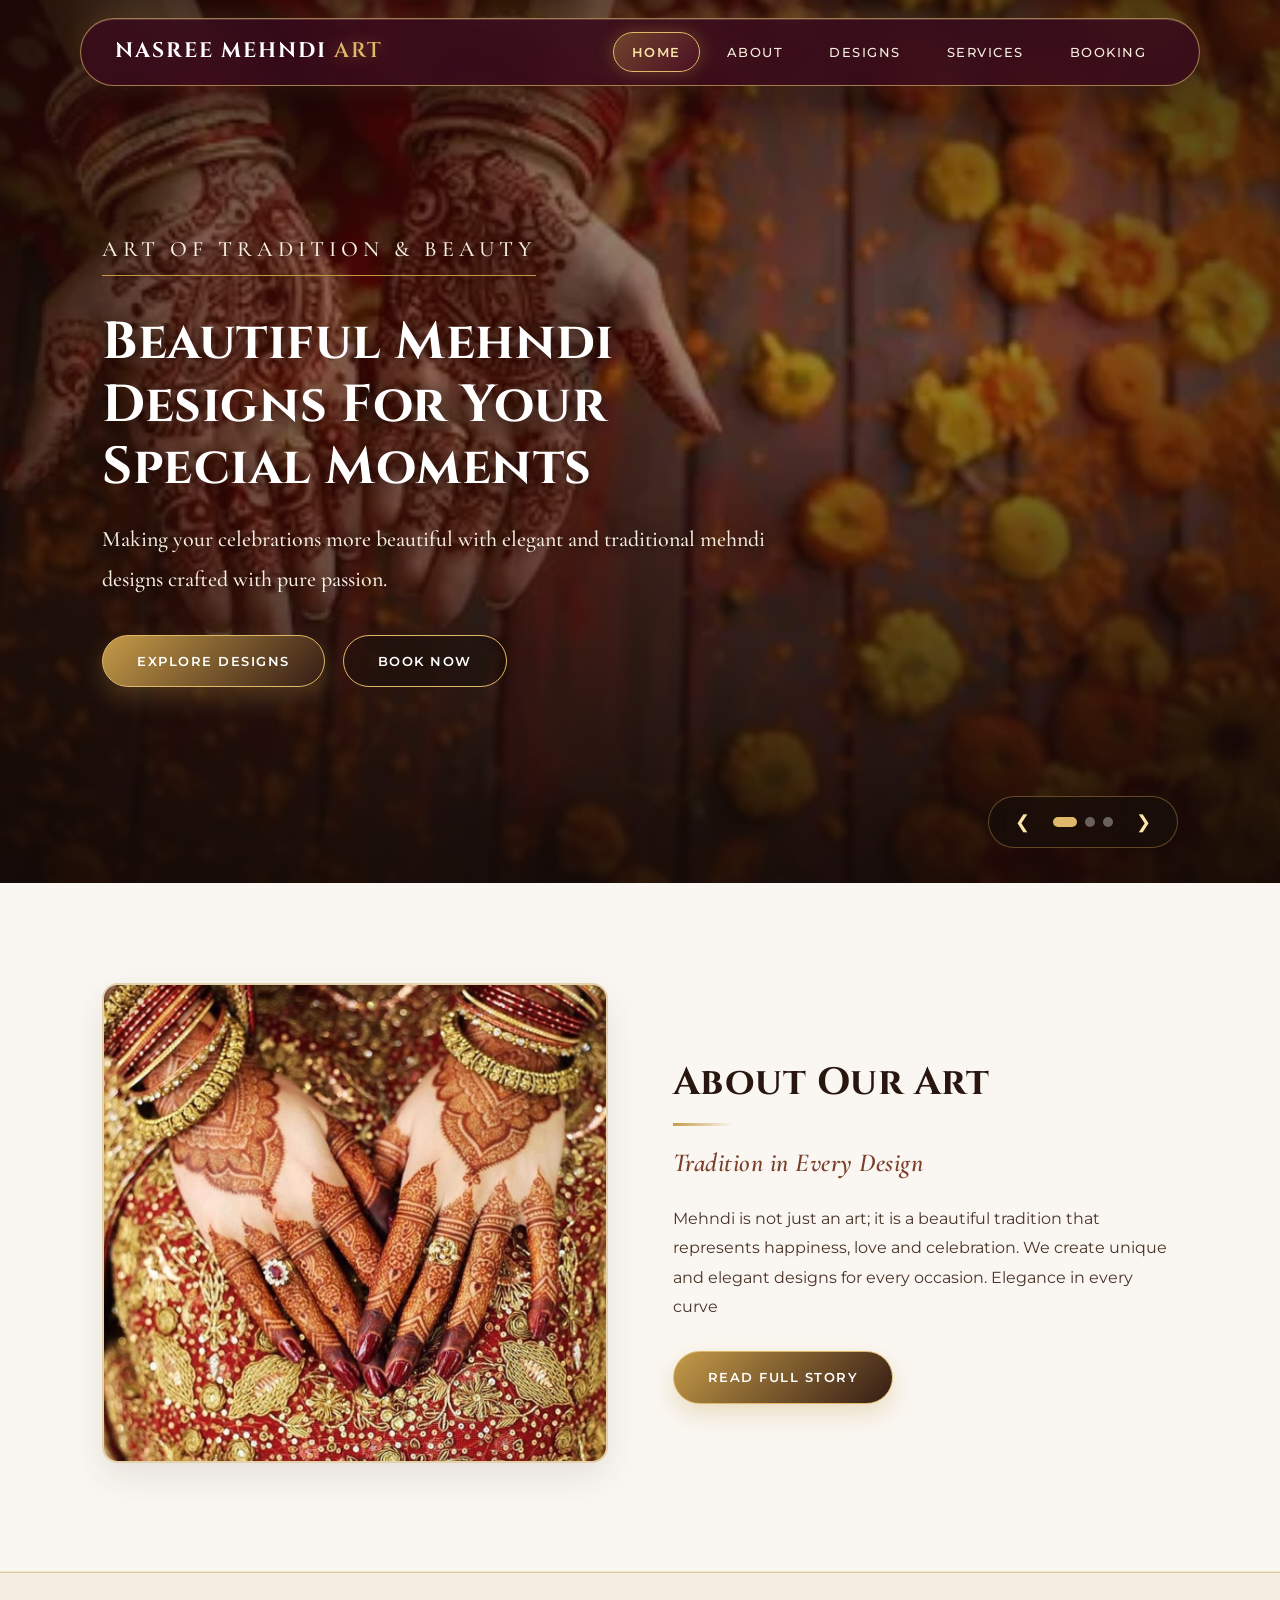
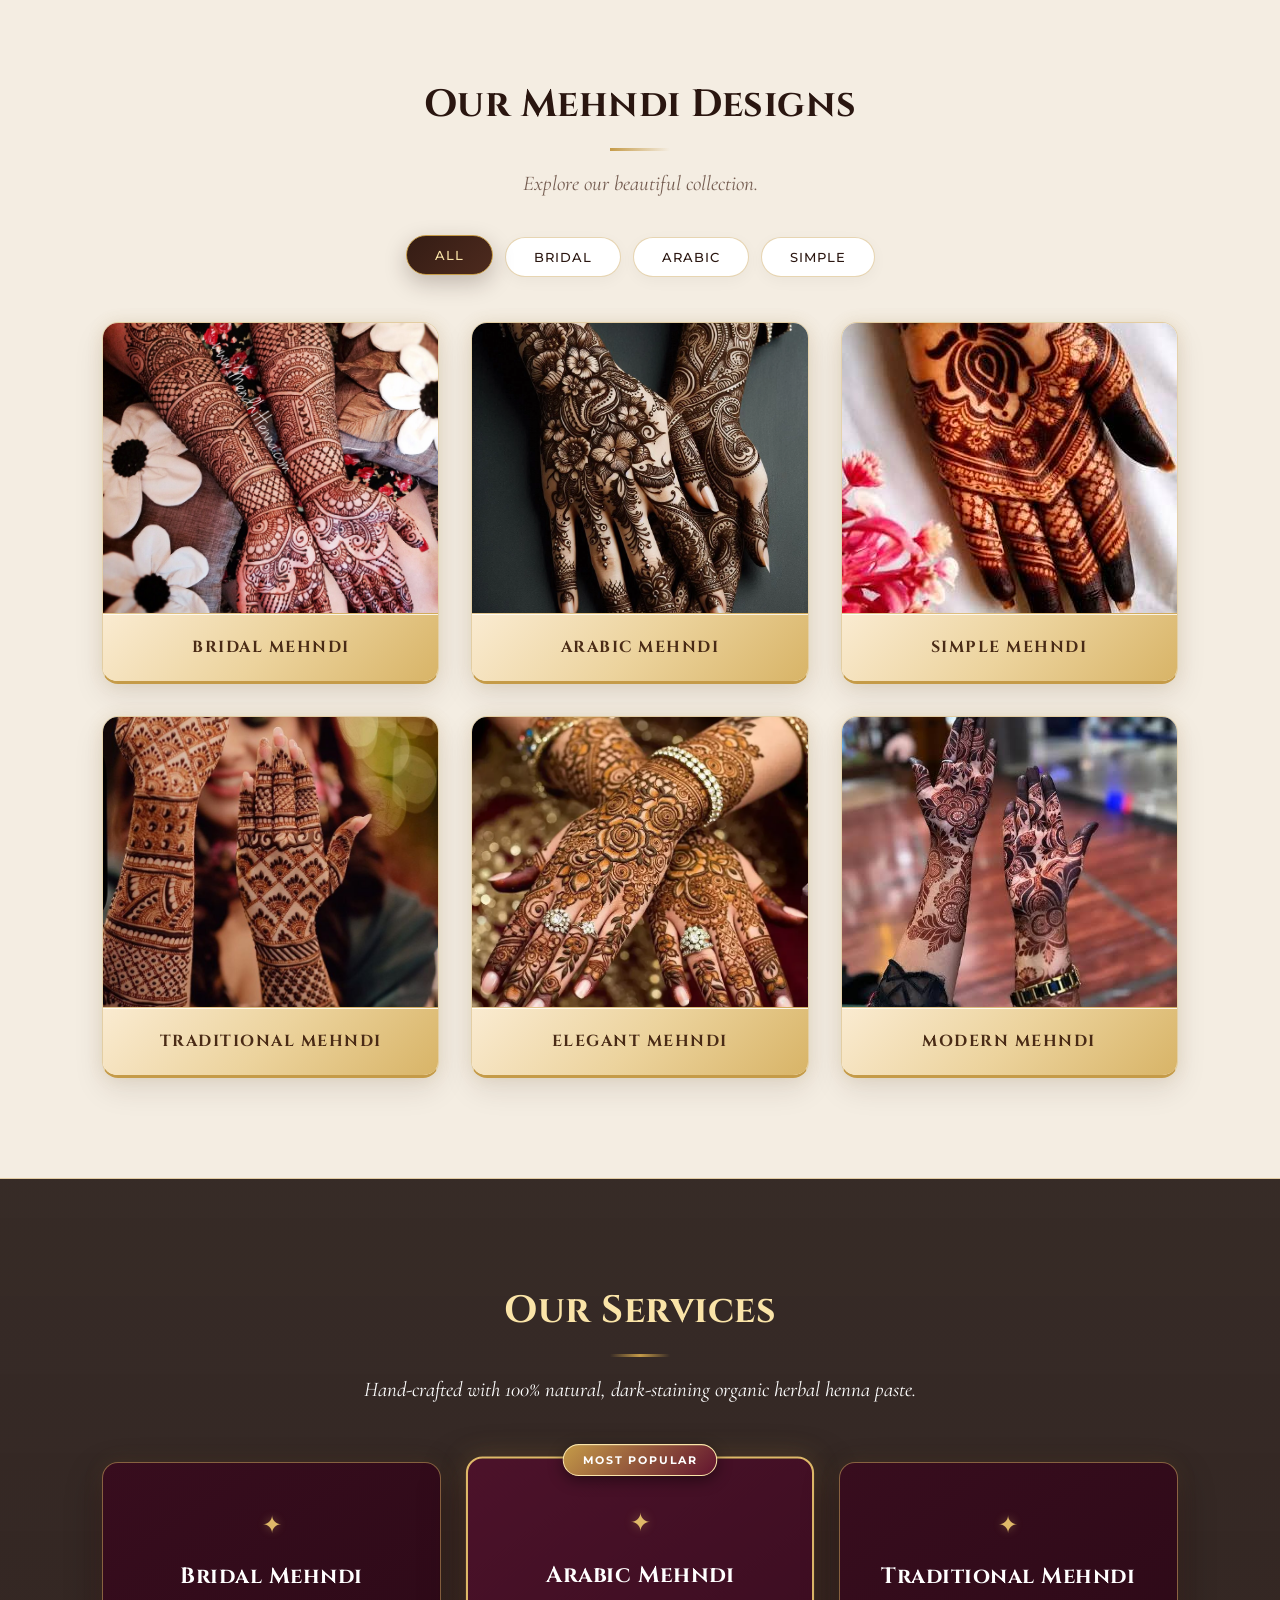
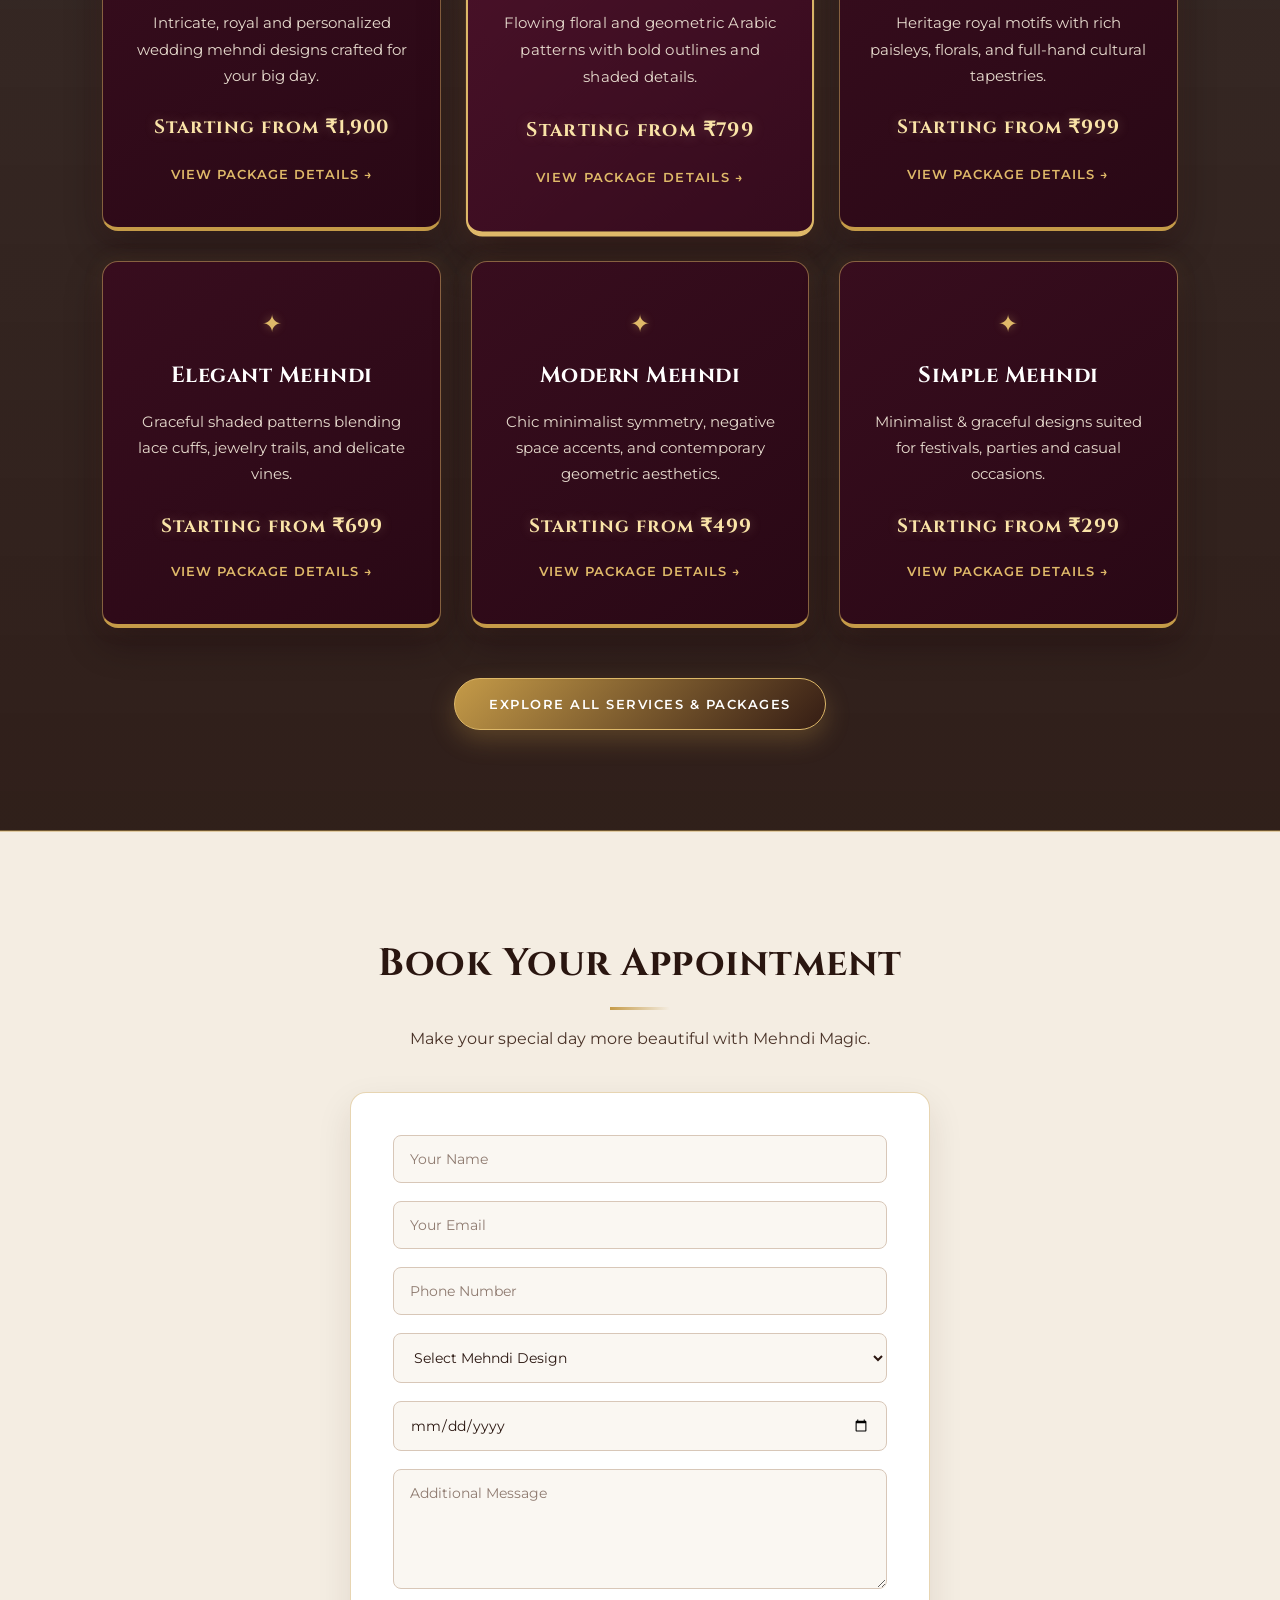
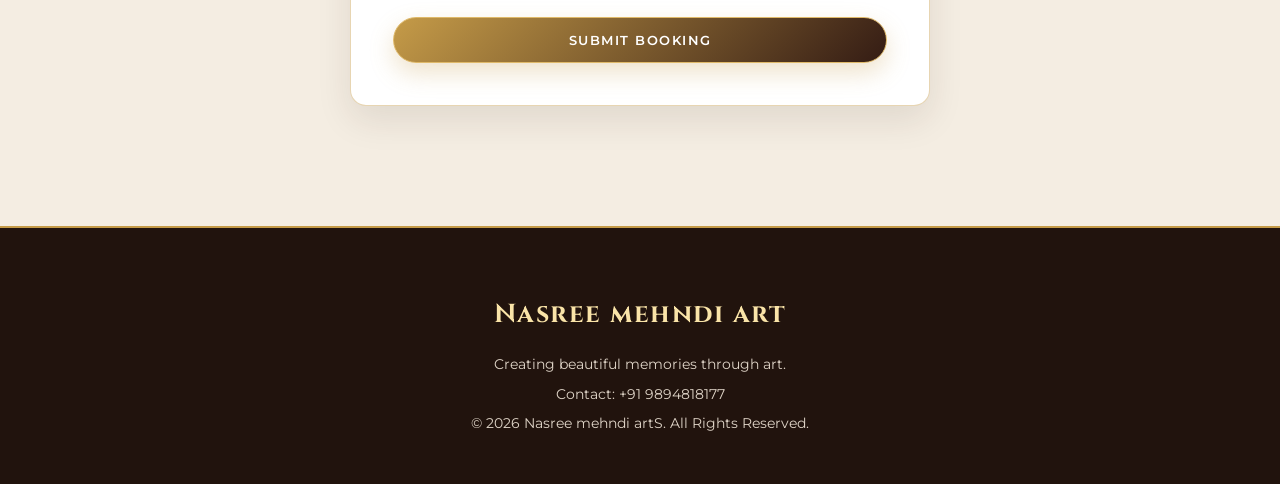
==== index.html @ 93a28c0e "Initial commit - Mehndi Website" ====
﻿
<!DOCTYPE html>
<html lang="en">
<head>
    <meta charset="UTF-8">
    <meta name="viewport" content="width=device-width, initial-scale=1.0">
    <title>Nasree mehndi art | Beautiful Mehndi Designs</title>
    <link rel="stylesheet" href="style.css">
    <link rel="preconnect" href="https://fonts.googleapis.com">
    <link rel="preconnect" href="https://fonts.gstatic.com" crossorigin>
    <link href="https://fonts.googleapis.com/css2?family=Cinzel:wght@500;600;700;800&family=Cormorant+Garamond:ital,wght@0,500;0,600;0,700;1,400;1,600&family=Montserrat:wght@300;400;500;600&display=swap" rel="stylesheet">
</head>

<body>

    <!-- Navigation -->
    <header>
        <nav class="navbar">
            <h2 class="logo"><a href="index.html" style="text-decoration:none; color:inherit;">Nasree mehndi <span> Art</span></a></h2>

            <ul class="nav-links" id="navLinks">
                <li><a href="index.html" class="active">Home</a></li>
                <li><a href="about.html">About</a></li>
                <li><a href="design.html">Designs</a></li>
                <li><a href="services.html">Services</a></li>
                <li><a href="booking.html">Booking</a></li>
            </ul>

            <button class="menu-btn" onclick="toggleMenu()">☰</button>
        </nav>
    </header>

    <!-- Home Section -->
    <section class="hero" id="home">
        <div class="hero-slider">
            <div class="hero-slide active" style="background-image: linear-gradient(rgba(20, 10, 8, 0.35), rgba(20, 10, 8, 0.55)), url('./assests/mehndi11.webp');"></div>
            <div class="hero-slide" style="background-image: linear-gradient(rgba(20, 10, 8, 0.35), rgba(20, 10, 8, 0.55)), url('./assests/mehndi12.webp');"></div>
    
            <div class="hero-slide" style="background-image: linear-gradient(rgba(20, 10, 8, 0.35), rgba(20, 10, 8, 0.55)), url('./assests/hero_4k_04.jpg');"></div>
        </div>

        <div class="hero-content">
            <p class="subtitle">ART OF TRADITION & BEAUTY</p>
            <h1>Beautiful Mehndi Designs For Your Special Moments</h1>
            <p>Making your celebrations more beautiful with elegant
               and traditional mehndi designs crafted with pure passion.</p>

            <div class="hero-actions">
                <a href="design.html" class="btn">Explore Designs</a>
                <a href="booking.html" class="btn btn-outline">Book Now</a>
            </div>
        </div>

        <div class="hero-slider-nav">
            <button class="slider-arrow prev" id="heroPrev" aria-label="Previous Slide">&#10094;</button>
            <div class="slider-dots" id="heroDots">
                <span class="dot active" data-index="0"></span>
                <span class="dot" data-index="1"></span>
                <span class="dot" data-index="2"></span>
               
            </div>
            <button class="slider-arrow next" id="heroNext" aria-label="Next Slide">&#10095;</button>
        </div>
    </section>

    <!-- About Section -->
    <section class="about" id="about">
        <div class="about-image">
            <img src="./assests/mehndi10.jpg"
                 alt="Luxury bridal celebration mehndi">
        </div>

        <div class="about-content">
            <h2>About Our Art</h2>
            <h3>Tradition in Every Design</h3>
            <p>
                Mehndi is not just an art; it is a beautiful tradition
                that represents happiness, love and celebration.
                We create unique and elegant designs for every occasion.
                Elegance in every curve
            </p>
            <a href="about.html" class="btn">Read Full Story</a>
        </div>
    </section>

    <!-- Designs Section -->
    <section class="designs" id="designs">
        <h2>Our Mehndi Designs</h2>
        <p class="section-text">Explore our beautiful collection.</p>

        <div class="filter-buttons">
            <button class="filter active" data-category="all">All</button>
            <button class="filter" data-category="bridal">Bridal</button>
            <button class="filter" data-category="arabic">Arabic</button>
            <button class="filter" data-category="simple">Simple</button>
        </div>

        <div class="gallery">

            <div class="design-card" data-category="bridal">
                <div class="card-img-wrapper">
                    <img src="./assests/mehndi01.jpg" alt="Bridal design">
                    <div class="card-overlay"><span>View Bridal Art</span></div>
                </div>
                <h3>Bridal Mehndi</h3>
            </div>

            <div class="design-card" data-category="arabic">
                <div class="card-img-wrapper">
                    <img src="./assests/mehndi02.webp" alt="Arabic design">
                    <div class="card-overlay"><span>View Arabic Art</span></div>
                </div>
                <h3>Arabic Mehndi</h3>
            </div>

            <div class="design-card" data-category="simple">
                <div class="card-img-wrapper">
                    <img src="./assests/mehndi08.jfif" alt="Simple design">
                    <div class="card-overlay"><span>View Simple Art</span></div>
                </div>
                <h3>Simple Mehndi</h3>
            </div>

            <div class="design-card" data-category="bridal">
                <div class="card-img-wrapper">
                    <img src="./assests/mehndi03.jpg" alt="Traditional design">
                    <div class="card-overlay"><span>View Traditional Art</span></div>
                </div>
                <h3>Traditional Mehndi</h3>
            </div>

            <div class="design-card" data-category="arabic">
                <div class="card-img-wrapper">
                    <img src="./assests/mehndi06.webp" alt="Elegant design">
                    <div class="card-overlay"><span>View Elegant Art</span></div>
                </div>
                <h3>Elegant Mehndi</h3>
            </div>

            <div class="design-card" data-category="simple">
                <div class="card-img-wrapper">
                    <img src="./assests/mehndi07.jfif" alt="Modern design">
                    <div class="card-overlay"><span>View Modern Art</span></div>
                </div>
                <h3>Modern Mehndi</h3>
            </div>

        </div>
    </section>

    <!-- Services Section -->
    <section class="services" id="services">
        <h2>Our Services</h2>
        <p class="section-text" style="color: var(--ivory-warm); margin-bottom: 20px;">
            Hand-crafted with 100% natural, dark-staining organic herbal henna paste.
        </p>

        <div class="service-container">
            <div class="service-card">
                <div class="service-icon">✦</div>
                <h3>Bridal Mehndi</h3>
                <p>Intricate, royal and personalized wedding mehndi designs crafted for your big day.</p>
                <h4>Starting from ₹1,900</h4>
                <a href="services.html" class="service-link">View Package Details &rarr;</a>
            </div>

            <div class="service-card featured">
                <div class="service-badge">Most Popular</div>
                <div class="service-icon">✦</div>
                <h3>Arabic Mehndi</h3>
                <p>Flowing floral and geometric Arabic patterns with bold outlines and shaded details.</p>
                <h4>Starting from ₹799</h4>
                <a href="services.html" class="service-link">View Package Details &rarr;</a>
            </div>

            <div class="service-card">
                <div class="service-icon">✦</div>
                <h3>Traditional Mehndi</h3>
                <p>Heritage royal motifs with rich paisleys, florals, and full-hand cultural tapestries.</p>
                <h4>Starting from ₹999</h4>
                <a href="services.html" class="service-link">View Package Details &rarr;</a>
            </div>

            <div class="service-card">
                <div class="service-icon">✦</div>
                <h3>Elegant Mehndi</h3>
                <p>Graceful shaded patterns blending lace cuffs, jewelry trails, and delicate vines.</p>
                <h4>Starting from ₹699</h4>
                <a href="services.html" class="service-link">View Package Details &rarr;</a>
            </div>

            <div class="service-card">
                <div class="service-icon">✦</div>
                <h3>Modern Mehndi</h3>
                <p>Chic minimalist symmetry, negative space accents, and contemporary geometric aesthetics.</p>
                <h4>Starting from ₹499</h4>
                <a href="services.html" class="service-link">View Package Details &rarr;</a>
            </div>

            <div class="service-card">
                <div class="service-icon">✦</div>
                <h3>Simple Mehndi</h3>
                <p>Minimalist & graceful designs suited for festivals, parties and casual occasions.</p>
                <h4>Starting from ₹299</h4>
                <a href="services.html" class="service-link">View Package Details &rarr;</a>
            </div>
        </div>

        <div style="margin-top: 50px;">
            <a href="services.html" class="btn">Explore All Services & Packages</a>
        </div>
    </section>

    <!-- Booking Section -->
    <section class="booking" id="booking">
        <h2>Book Your Appointment</h2>
        <p>Make your special day more beautiful with Mehndi Magic.</p>

        <form id="bookingForm">
            <input type="text" id="name" placeholder="Your Name" required>

            <input type="email" id="email" placeholder="Your Email" required>

            <input type="tel" id="phone" placeholder="Phone Number"
                   pattern="[0-9]{10}" title="Enter a 10-digit phone number" required>

            <select id="service" required>
                <option value="">Select Mehndi Design</option>
                <option>Bridal Mehndi (Starting from ₹1,900)</option>
                <option>Arabic Mehndi (Starting from ₹799)</option>
                <option>Traditional Mehndi (Starting from ₹999)</option>
                <option>Elegant Mehndi (Starting from ₹699)</option>
                <option>Modern Mehndi (Starting from ₹499)</option>
                <option>Simple Mehndi (Starting from ₹299)</option>
            </select>

            <input type="date" id="date" required>

            <textarea id="message" placeholder="Additional Message"></textarea>

            <button type="submit" class="btn">Submit Booking</button>
        </form>

        <p id="successMessage"></p>
    </section>

    <!-- Footer -->
    <footer>
        <h2>Nasree mehndi art</h2>
        <p>Creating beautiful memories through art.</p>
        <p>Contact: +91 9894818177</p>
        <p>© 2026 Nasree mehndi artS. All Rights Reserved.</p>
    </footer>

    <script src="script.js"></script>
</body>
</html>
---- style.css ----
/* ==========================================================
   COLOR PALETTE: Luxury Bridal Henna
   Warm Ivory, Champagne Pearl, Deep Chocolate & Antique Gold
   With subtle, delicate Rose-Burgundy hints
   ========================================================== */

:root {
    /* Rich Luxury Bases */
    --bg-ivory-light: #faf7f2;
    --bg-ivory-warm: #f4ede2;
    --bg-ivory-card: #ffffff;
    --bg-champagne: #ede4d5;

    /* Deep Henna Chocolate & Espresso (Primary dark contrast) */
    --henna-espresso: #21130d;
    --henna-chocolate: #341c14;
    --henna-warm: #4d2a1e;
    --henna-terracotta: #7a3e2b;
    --henna-rose: #5c1e28; /* Subtle touch of burgundy without overwhelming */

    /* Typography Colors */
    --text-primary: #2a1610;
    --text-body: #4a3328;
    --text-muted: #745c50;
    --text-light: #fdfbf7;

    /* Royal Champagne Gold */
    --gold-primary: #c59b48;
    --gold-light: #dfb969;
    --gold-shimmer: #fae4a8;
    --gold-dark: #9e7529;
    --gold-glow: rgba(197, 155, 72, 0.28);
    --gold-border: rgba(197, 155, 72, 0.42);

    /* Fonts */
    --font-heading: 'Cinzel', serif;
    --font-subheading: 'Cormorant Garamond', serif;
    --font-body: 'Montserrat', sans-serif;

    /* Shadows & Transitions */
    --shadow-soft: 0 10px 30px rgba(45, 25, 18, 0.08);
    --shadow-card: 0 14px 35px rgba(45, 25, 18, 0.1);
    --shadow-hover: 0 20px 45px rgba(45, 25, 18, 0.18);
    --shadow-gold: 0 10px 25px rgba(197, 155, 72, 0.28);
    --transition-smooth: all 0.4s cubic-bezier(0.25, 0.8, 0.25, 1);
}

* {
    margin: 0;
    padding: 0;
    box-sizing: border-box;
    scroll-behavior: smooth;
}

body {
    font-family: var(--font-body);
    background-color: var(--bg-ivory-light);
    color: var(--text-body);
    line-height: 1.7;
    overflow-x: hidden;
    -webkit-font-smoothing: antialiased;
}

/* Typography Defaults */
h1, h2, h3, h4 {
    font-family: var(--font-heading);
    color: var(--text-primary);
    letter-spacing: 0.5px;
}

p {
    font-family: var(--font-body);
    font-weight: 400;
}

/* ==========================================================
   NAVIGATION - LUXURY FLOATING OVAL CAPSULE (PILL NAVBAR)
   ========================================================== */
header {
    background: transparent;
    position: sticky;
    top: 18px;
    z-index: 1000;
    padding: 0 4%;
    pointer-events: none;
    transition: var(--transition-smooth);
}

.navbar {
    pointer-events: auto;
    display: flex;
    justify-content: space-between;
    align-items: center;
    padding: 13px 34px;
    max-width: 1120px;
    margin: 0 auto;
    background: rgba(58, 12, 28, 0.88); /* Royal Burgundy Glass */
    backdrop-filter: blur(16px);
    -webkit-backdrop-filter: blur(16px);
    border-radius: 60px; /* Luxury oval / pill silhouette */
    border: 1px solid rgba(223, 185, 105, 0.65);
    box-shadow: 
        0 14px 40px rgba(25, 4, 12, 0.45),
        0 0 25px rgba(197, 155, 72, 0.2),
        inset 0 1px 0 rgba(255, 255, 255, 0.15);
    transition: var(--transition-smooth);
}

.navbar:hover {
    border-color: var(--gold-light);
    box-shadow: 
        0 18px 50px rgba(25, 4, 12, 0.55),
        0 0 35px rgba(197, 155, 72, 0.35),
        inset 0 1px 0 rgba(255, 255, 255, 0.25);
    background: rgba(68, 15, 33, 0.94); /* Enriched Burgundy on Hover */
}

.logo {
    font-family: var(--font-heading);
    font-size: 21px;
    font-weight: 700;
    color: #ffffff;
    letter-spacing: 2px;
    text-transform: uppercase;
    transition: var(--transition-smooth);
}

.logo a {
    text-decoration: none;
    color: inherit;
    transition: var(--transition-smooth);
}

.logo a:hover {
    color: var(--gold-shimmer);
}

.logo span {
    color: var(--gold-light);
    font-weight: 600;
    text-shadow: 0 0 15px rgba(223, 185, 105, 0.45);
    transition: var(--transition-smooth);
}

.logo:hover span {
    color: #ffffff;
    text-shadow: 0 0 18px rgba(255, 255, 255, 0.6);
}

.nav-links {
    display: flex;
    list-style: none;
    gap: 8px;
    align-items: center;
}

.nav-links a {
    text-decoration: none;
    color: #f7eedf;
    font-family: var(--font-body);
    font-weight: 500;
    font-size: 13px;
    letter-spacing: 1.5px;
    text-transform: uppercase;
    position: relative;
    padding: 8px 18px;
    border-radius: 30px;
    border: 1px solid transparent;
    transition: all 0.3s cubic-bezier(0.25, 0.8, 0.25, 1);
    display: inline-block;
}

.nav-links a:hover {
    color: #ffffff;
    background: linear-gradient(135deg, rgba(197, 155, 72, 0.32), rgba(223, 185, 105, 0.18));
    border-color: rgba(223, 185, 105, 0.7);
    box-shadow: 
        0 4px 15px rgba(0, 0, 0, 0.3),
        0 0 16px rgba(223, 185, 105, 0.45);
    transform: translateY(-2px);
    text-shadow: 0 0 10px rgba(250, 228, 168, 0.6);
}

.nav-links a.active {
    color: var(--gold-shimmer);
    background: linear-gradient(135deg, rgba(197, 155, 72, 0.38), rgba(97, 19, 47, 0.45));
    border: 1px solid var(--gold-light);
    box-shadow: 0 0 18px rgba(197, 155, 72, 0.35);
    font-weight: 600;
}

/* ==========================================================
   SCROLLED WHITE LUXURY NAVBAR STATE
   ========================================================== */
header.scrolled {
    top: 12px;
}

header.scrolled .navbar {
    background: rgba(255, 255, 255, 0.94);
    border: 1px solid rgba(197, 155, 72, 0.45);
    box-shadow: 
        0 12px 35px rgba(45, 25, 18, 0.12),
        0 0 20px rgba(197, 155, 72, 0.18),
        inset 0 1px 0 #ffffff;
}

header.scrolled .navbar:hover {
    background: #ffffff;
    border-color: var(--gold-primary);
    box-shadow: 
        0 16px 45px rgba(45, 25, 18, 0.18),
        0 0 25px rgba(197, 155, 72, 0.25);
}

header.scrolled .logo {
    color: var(--text-primary);
}

header.scrolled .logo span {
    color: var(--gold-dark);
    text-shadow: none;
}

header.scrolled .nav-links a {
    color: var(--text-body);
    border: 1px solid transparent;
}

header.scrolled .nav-links a:hover {
    color: #2b1208;
    background: linear-gradient(135deg, rgba(236, 211, 157, 0.45), rgba(197, 155, 72, 0.25));
    border-color: var(--gold-primary);
    box-shadow: 
        0 4px 14px rgba(45, 25, 18, 0.1),
        0 0 14px rgba(197, 155, 72, 0.25);
    transform: translateY(-2px);
    text-shadow: none;
}

header.scrolled .nav-links a.active {
    color: #ffffff;
    background: linear-gradient(135deg, var(--henna-deep), #61132f);
    border: 1px solid var(--gold-primary);
    box-shadow: 0 4px 14px rgba(58, 12, 28, 0.35);
    font-weight: 600;
}

header.scrolled .menu-btn {
    color: var(--text-primary);
}

.menu-btn {
    display: none;
    background: none;
    border: none;
    font-size: 26px;
    color: var(--gold-light);
    cursor: pointer;
}

/* ==========================================================
   PAGE BANNER / HEADER (FOR INNER INDIVIDUAL PAGES)
   ========================================================== */
.page-banner {
    position: relative;
    padding: 135px 8% 80px;
    margin-top: -85px;
    text-align: center;
    background: 
        linear-gradient(rgba(28, 15, 11, 0.65), rgba(33, 19, 13, 0.85)),
        url("./assests/hero_4k_02.jpg") center/cover no-repeat;
    border-bottom: 1px solid var(--gold-border);
    overflow: hidden;
}

.page-banner-content {
    position: relative;
    z-index: 2;
    max-width: 800px;
    margin: 0 auto;
    animation: fadeInUp 0.8s ease forwards;
}

.page-banner h1 {
    font-size: 46px;
    color: #ffffff;
    margin-bottom: 15px;
    letter-spacing: 1.5px;
    text-shadow: 0 4px 18px rgba(0, 0, 0, 0.6);
}

.page-banner p {
    font-family: var(--font-subheading);
    font-size: 21px;
    color: var(--gold-shimmer);
    font-style: italic;
    letter-spacing: 0.5px;
    text-shadow: 0 2px 10px rgba(0, 0, 0, 0.5);
}

.page-banner .breadcrumb {
    margin-top: 18px;
    font-size: 13px;
    letter-spacing: 1.5px;
    text-transform: uppercase;
    color: #f0e6d6;
}

.page-banner .breadcrumb a {
    color: var(--gold-light);
    text-decoration: none;
    transition: var(--transition-smooth);
}

.page-banner .breadcrumb a:hover {
    color: var(--gold-shimmer);
}

.page-banner .breadcrumb span {
    margin: 0 8px;
    color: var(--gold-primary);
}

/* ==========================================================
   HERO / HOME SECTION WITH NATURAL 4K SLIDESHOW
   ========================================================== */
.hero {
    min-height: 100vh;
    margin-top: -85px;
    position: relative;
    display: flex;
    align-items: center;
    padding: 140px 8% 90px;
    color: #ffffff;
    overflow: hidden;
}

/* Background Slideshow Layer */
.hero-slider {
    position: absolute;
    top: 0;
    left: 0;
    width: 100%;
    height: 100%;
    z-index: 1;
}

.hero-slide {
    position: absolute;
    top: 0;
    left: 0;
    width: 100%;
    height: 100%;
    background-size: cover;
    background-position: center center;
    background-repeat: no-repeat;
    opacity: 0;
    transform: scale(1.08);
    transition: opacity 1.4s cubic-bezier(0.4, 0, 0.2, 1), transform 8s cubic-bezier(0.1, 0.9, 0.2, 1);
    image-rendering: -webkit-optimize-contrast;
}

.hero-slide.active {
    opacity: 1;
    transform: scale(1);
    z-index: 2;
}

/* Clean, Balanced Cinematic Overlay (Decreased burgundy, natural 4K photo clarity) */
.hero::after {
    content: '';
    position: absolute;
    inset: 0;
    z-index: 3;
    pointer-events: none;
    background: 
        radial-gradient(circle at center, transparent 45%, rgba(18, 9, 6, 0.5) 100%),
        linear-gradient(to bottom, rgba(20, 10, 7, 0.4) 0%, transparent 40%, rgba(20, 10, 7, 0.75) 100%);
}

.hero-content {
    position: relative;
    z-index: 5;
    max-width: 680px;
    animation: fadeInUp 1s ease forwards;
}

.subtitle {
    font-family: var(--font-body);
    letter-spacing: 5px;
    font-size: 13px;
    font-weight: 600;
    color: var(--gold-shimmer);
    margin-bottom: 18px;
    text-transform: uppercase;
    display: inline-block;
    border-bottom: 1px solid var(--gold-primary);
    padding-bottom: 6px;
    text-shadow: 0 2px 8px rgba(0, 0, 0, 0.5);
}

.hero h1 {
    font-family: var(--font-heading);
    font-size: 52px;
    font-weight: 700;
    color: #ffffff;
    line-height: 1.2;
    margin-bottom: 22px;
    text-shadow: 0 3px 20px rgba(0, 0, 0, 0.65);
}

.hero p {
    font-family: var(--font-subheading);
    font-size: 22px;
    font-weight: 500;
    line-height: 1.8;
    color: #f7eedf;
    margin-bottom: 35px;
    text-shadow: 0 2px 10px rgba(0, 0, 0, 0.6);
}

.hero-actions {
    display: flex;
    gap: 18px;
    flex-wrap: wrap;
}

/* Hero Slider Controls */
.hero-slider-nav {
    position: absolute;
    bottom: 35px;
    right: 8%;
    z-index: 6;
    display: flex;
    align-items: center;
    gap: 15px;
    background: rgba(25, 14, 10, 0.75);
    padding: 10px 18px;
    border-radius: 30px;
    border: 1px solid var(--gold-border);
    backdrop-filter: blur(10px);
}

.slider-arrow {
    background: none;
    border: none;
    color: var(--gold-shimmer);
    font-size: 18px;
    cursor: pointer;
    transition: var(--transition-smooth);
    padding: 4px 8px;
}

.slider-arrow:hover {
    color: #ffffff;
    transform: scale(1.2);
}

.slider-dots {
    display: flex;
    gap: 8px;
}

.slider-dots .dot {
    width: 10px;
    height: 10px;
    border-radius: 50%;
    background: rgba(255, 255, 255, 0.35);
    cursor: pointer;
    transition: var(--transition-smooth);
}

.slider-dots .dot.active {
    background: var(--gold-light);
    width: 24px;
    border-radius: 10px;
}

/* ==========================================================
   BUTTONS
   ========================================================== */
.btn {
    display: inline-block;
    padding: 14px 34px;
    background: linear-gradient(135deg, var(--gold-primary), var(--henna-chocolate));
    color: #ffffff;
    border: 1px solid var(--gold-light);
    border-radius: 30px;
    text-decoration: none;
    cursor: pointer;
    font-family: var(--font-body);
    font-size: 13px;
    font-weight: 600;
    letter-spacing: 1.5px;
    text-transform: uppercase;
    box-shadow: var(--shadow-gold);
    transition: var(--transition-smooth);
}

.btn:hover {
    background: linear-gradient(135deg, var(--gold-light), var(--henna-warm));
    color: #ffffff;
    transform: translateY(-3px);
    box-shadow: 0 10px 25px rgba(197, 155, 72, 0.4);
}

.btn-outline {
    background: rgba(25, 14, 10, 0.45);
    color: #ffffff;
    border: 1px solid var(--gold-light);
    box-shadow: none;
    backdrop-filter: blur(6px);
}

.btn-outline:hover {
    background: var(--gold-primary);
    color: var(--henna-espresso);
    border-color: var(--gold-primary);
}

/* ==========================================================
   ABOUT SECTION
   ========================================================== */
.about {
    padding: 100px 8%;
    display: flex;
    align-items: center;
    gap: 65px;
    background: var(--bg-ivory-light);
    position: relative;
    border-bottom: 1px solid rgba(197, 155, 72, 0.2);
}

.about-image {
    flex: 1;
    position: relative;
}

.about-image img {
    width: 100%;
    height: 480px;
    object-fit: cover;
    border-radius: 16px;
    border: 2px solid var(--gold-border);
    box-shadow: var(--shadow-card);
    transition: var(--transition-smooth);
}

.about-image:hover img {
    transform: scale(1.02);
    border-color: var(--gold-primary);
}

.about-image::before {
    content: '';
    position: absolute;
    top: -12px;
    left: -12px;
    right: 12px;
    bottom: 12px;
    border: 2px solid var(--gold-light);
    border-radius: 16px;
    z-index: -1;
    opacity: 0.55;
}

.about-content {
    flex: 1;
}

.about-content h2,
section h2 {
    font-family: var(--font-heading);
    color: var(--text-primary);
    font-size: 38px;
    margin-bottom: 15px;
    position: relative;
    display: inline-block;
}

.about-content h2::after,
section h2::after {
    content: '';
    display: block;
    width: 60px;
    height: 3px;
    background: linear-gradient(90deg, var(--gold-primary), transparent);
    margin-top: 8px;
}

.designs h2::after,
.services h2::after,
.booking h2::after {
    margin: 10px auto 0;
}

.about-content h3 {
    font-family: var(--font-subheading);
    font-size: 26px;
    color: var(--henna-terracotta);
    margin-bottom: 18px;
    font-style: italic;
    font-weight: 600;
}

.about-content p {
    line-height: 1.9;
    color: var(--text-body);
    margin-bottom: 30px;
    font-size: 15.5px;
}

/* ==========================================================
   DESIGNS SECTION (GALLERY WITH PHOTO ANIMATIONS)
   ========================================================== */
.designs {
    text-align: center;
    padding: 100px 8%;
    background: var(--bg-ivory-warm);
    border-top: 1px solid var(--gold-border);
    border-bottom: 1px solid var(--gold-border);
}

.section-text {
    font-family: var(--font-subheading);
    font-size: 21px;
    color: var(--text-muted);
    font-style: italic;
    margin-bottom: 35px;
}

.filter-buttons {
    margin: 25px 0 45px;
    display: flex;
    justify-content: center;
    flex-wrap: wrap;
    gap: 12px;
}

.filter {
    padding: 11px 28px;
    background: #ffffff;
    border: 1px solid var(--gold-border);
    color: var(--text-primary);
    font-family: var(--font-body);
    font-size: 13px;
    font-weight: 500;
    letter-spacing: 1px;
    text-transform: uppercase;
    border-radius: 30px;
    cursor: pointer;
    box-shadow: 0 4px 15px rgba(0, 0, 0, 0.04);
    transition: var(--transition-smooth);
}

.filter.active,
.filter:hover {
    background: linear-gradient(135deg, var(--henna-chocolate), var(--henna-warm));
    color: var(--gold-shimmer);
    border-color: var(--gold-primary);
    box-shadow: 0 8px 22px rgba(45, 25, 18, 0.25);
    transform: translateY(-2px);
}

.gallery {
    display: grid;
    grid-template-columns: repeat(3, 1fr);
    gap: 32px;
    max-width: 1300px;
    margin: 0 auto;
}

.design-card {
    background: linear-gradient(180deg, #ffffff 65%, #fbf6ec 100%);
    border-radius: 16px;
    overflow: hidden;
    border: 1px solid rgba(197, 155, 72, 0.45);
    border-bottom: 3px solid var(--gold-primary);
    box-shadow: 
        0 12px 30px rgba(45, 25, 18, 0.1),
        0 0 15px rgba(197, 155, 72, 0.15);
    transition: transform 0.4s ease, box-shadow 0.4s ease, border-color 0.4s ease;
}

.design-card:hover {
    transform: translateY(-10px);
    box-shadow: 
        0 18px 45px rgba(45, 25, 18, 0.18),
        0 0 25px rgba(197, 155, 72, 0.35);
    border-color: var(--gold-light);
}

.card-img-wrapper {
    position: relative;
    overflow: hidden;
    height: 290px;
}

.design-card img {
    width: 100%;
    height: 100%;
    object-fit: cover;
    transition: transform 0.6s cubic-bezier(0.25, 0.8, 0.25, 1);
    display: block;
}

.design-card:hover img {
    transform: scale(1.1);
}

.card-overlay {
    position: absolute;
    inset: 0;
    background: linear-gradient(to top, rgba(28, 15, 11, 0.82), transparent);
    display: flex;
    align-items: flex-end;
    justify-content: center;
    padding-bottom: 25px;
    opacity: 0;
    transform: translateY(15px);
    transition: var(--transition-smooth);
}

.card-overlay span {
    color: var(--gold-shimmer);
    font-size: 13px;
    letter-spacing: 1.5px;
    text-transform: uppercase;
    font-weight: 600;
    border-bottom: 1px solid var(--gold-shimmer);
    padding-bottom: 4px;
}

.design-card:hover .card-overlay {
    opacity: 1;
    transform: translateY(0);
}

/* Image Bottom Panel - Luxury Gold */
.design-card h3 {
    padding: 20px 16px;
    font-size: 16px;
    font-weight: 700;
    letter-spacing: 1.5px;
    text-transform: uppercase;
    color: #4a2b16; /* Deep Bronze/Espresso for contrast on gold */
    background: linear-gradient(135deg, #faebd1 0%, #ecd39d 50%, #d8b467 100%);
    border-top: 1px solid rgba(197, 155, 72, 0.4);
    box-shadow: inset 0 1px 0 rgba(255, 255, 255, 0.8);
    position: relative;
    transition: var(--transition-smooth);
}

.design-card:hover h3 {
    color: #2e1708;
    background: linear-gradient(135deg, #fef1db 0%, #f3dcab 50%, #e5c378 100%);
    text-shadow: 0 0 12px rgba(255, 255, 255, 0.8);
}

/* ==========================================================
   SERVICES SECTION - LUXURY BRIDAL STYLE
   ========================================================== */
.services {
    padding: 100px 8%;
    text-align: center;
    background: 
        linear-gradient(rgba(28, 15, 11, 0.88), rgba(35, 18, 13, 0.94)),
        url("./assests/hero_4k_02.jpg") center/cover fixed;
    color: #ffffff;
    position: relative;
    border-bottom: 1px solid var(--gold-border);
}

.services h2 {
    color: var(--gold-shimmer);
}

.services h2::after {
    background: linear-gradient(90deg, transparent, var(--gold-primary), transparent);
}

/* ==========================================================
   SERVICES & WHY-CHOOSE-US CARDS - ROYAL BURGUNDY WITH GOLD ACCENTS
   ========================================================== */
.service-container {
    display: grid;
    grid-template-columns: repeat(3, 1fr);
    gap: 30px;
    margin-top: 55px;
    max-width: 1300px;
    margin-left: auto;
    margin-right: auto;
}

.service-card {
    background: linear-gradient(145deg, #380d1e 0%, #290815 100%); /* Royal Burgundy */
    color: #f7eedf;
    padding: 42px 28px;
    border-radius: 16px;
    border: 1px solid rgba(223, 185, 105, 0.5); /* Gold outline */
    border-bottom: 4px solid var(--gold-primary);
    box-shadow: 
        0 14px 35px rgba(25, 4, 13, 0.45),
        0 0 20px rgba(197, 155, 72, 0.12);
    position: relative;
    transition: var(--transition-smooth);
    display: flex;
    flex-direction: column;
    justify-content: space-between;
}

.service-card:hover {
    transform: translateY(-10px);
    border-color: var(--gold-light);
    box-shadow: 
        0 20px 45px rgba(25, 4, 13, 0.65),
        0 0 30px rgba(197, 155, 72, 0.35);
    background: linear-gradient(145deg, #441126 0%, #300a1b 100%);
}

.service-card.featured {
    border-color: var(--gold-light);
    border-width: 2px;
    border-bottom-width: 5px;
    background: linear-gradient(145deg, #4c122a 0%, #350b1d 100%);
    box-shadow: 
        0 16px 40px rgba(25, 4, 13, 0.55),
        0 0 25px rgba(197, 155, 72, 0.25);
    transform: scale(1.03);
}

.service-card.featured:hover {
    transform: scale(1.03) translateY(-10px);
}

.service-badge {
    position: absolute;
    top: -14px;
    left: 50%;
    transform: translateX(-50%);
    background: linear-gradient(135deg, var(--gold-primary), #61132f);
    color: #ffffff;
    font-size: 11px;
    letter-spacing: 1.5px;
    text-transform: uppercase;
    font-weight: 700;
    padding: 5px 18px;
    border-radius: 20px;
    border: 1px solid var(--gold-shimmer);
    box-shadow: 0 4px 14px rgba(0, 0, 0, 0.45);
}

.service-icon {
    font-size: 24px;
    color: var(--gold-light);
    margin-bottom: 12px;
    text-shadow: 0 0 10px rgba(223, 185, 105, 0.4);
}

.service-card h3 {
    color: #ffffff;
    font-size: 22px;
    margin-bottom: 15px;
    font-weight: 700;
    letter-spacing: 0.5px;
}

.service-card p {
    color: #e6dacd;
    font-size: 14.5px;
    line-height: 1.8;
    margin-bottom: 22px;
}

.service-card h4 {
    font-family: var(--font-heading);
    color: var(--gold-shimmer);
    font-size: 19px;
    font-weight: 700;
    margin-bottom: 18px;
    letter-spacing: 1px;
    text-shadow: 0 0 12px rgba(250, 228, 168, 0.25);
}

.service-link {
    display: inline-block;
    color: var(--gold-light);
    font-size: 13px;
    font-weight: 600;
    text-decoration: none;
    letter-spacing: 1px;
    text-transform: uppercase;
    transition: var(--transition-smooth);
    margin-top: auto;
}

.service-link:hover {
    color: var(--gold-shimmer);
    transform: translateX(4px);
}

/* ==========================================================
   BOOKING SECTION
   ========================================================== */
.booking {
    padding: 100px 8%;
    background: var(--bg-ivory-warm);
    text-align: center;
    border-top: 1px solid var(--gold-border);
}

.booking form {
    max-width: 580px;
    margin: 40px auto 20px;
    display: flex;
    flex-direction: column;
    gap: 18px;
    background: #ffffff;
    padding: 42px;
    border-radius: 16px;
    border: 1px solid var(--gold-border);
    box-shadow: var(--shadow-card);
}

.booking input,
.booking select,
.booking textarea {
    padding: 14px 16px;
    border: 1px solid #d8c7b8;
    border-radius: 8px;
    background: #faf7f2;
    color: var(--text-primary);
    font-family: var(--font-body);
    font-size: 14px;
    transition: var(--transition-smooth);
}

.booking input::placeholder,
.booking textarea::placeholder {
    color: var(--text-muted);
    opacity: 0.8;
}

.booking input:focus,
.booking select:focus,
.booking textarea:focus {
    outline: none;
    border-color: var(--gold-primary);
    box-shadow: 0 0 0 3px var(--gold-glow);
    background: #ffffff;
}

.booking select option {
    background: #ffffff;
    color: var(--text-primary);
}

.booking textarea {
    height: 120px;
    resize: vertical;
}

.booking .btn {
    width: 100%;
    margin-top: 10px;
}

#successMessage {
    color: var(--henna-chocolate);
    font-weight: 600;
    margin-top: 18px;
    font-family: var(--font-body);
    font-size: 15px;
}

/* ==========================================================
   FOOTER
   ========================================================== */
footer {
    background: var(--henna-espresso);
    color: #dfd4c7;
    text-align: center;
    padding: 60px 15px 45px;
    line-height: 2.1;
    border-top: 2px solid var(--gold-primary);
}

footer h2 {
    color: var(--gold-shimmer);
    font-size: 26px;
    margin-bottom: 8px;
    letter-spacing: 1.5px;
}

footer p {
    font-size: 14px;
    color: #dfd4c7;
}

/* ==========================================================
   ANIMATIONS & KEYFRAMES
   ========================================================== */
@keyframes fadeInUp {
    from {
        opacity: 0;
        transform: translateY(30px);
    }
    to {
        opacity: 1;
        transform: translateY(0);
    }
}

/* ==========================================================
   RESPONSIVE DESIGN
   ========================================================== */
@media (max-width: 992px) {
    .gallery {
        grid-template-columns: repeat(2, 1fr);
    }
    .service-container {
        grid-template-columns: 1fr;
        max-width: 500px;
    }
    .service-card.featured {
        transform: none;
    }
    .service-card.featured:hover {
        transform: translateY(-8px);
    }
    .hero h1 {
        font-size: 42px;
    }
}

@media (max-width: 900px) {
    header {
        top: 10px;
        padding: 0 3%;
    }

    header.scrolled {
        top: 6px;
    }

    .navbar {
        padding: 9px 20px;
        border-radius: 35px;
    }

    .logo {
        font-size: 18px;
        letter-spacing: 1.2px;
    }

    .menu-btn {
        display: block;
        font-size: 22px;
    }

    .nav-links {
        display: none;
        flex-direction: column;
        position: absolute;
        top: calc(100% + 10px);
        left: 0;
        right: 0;
        width: 100%;
        background: rgba(58, 12, 28, 0.97);
        border: 1px solid var(--gold-border);
        border-radius: 20px;
        padding: 18px 16px;
        text-align: center;
        gap: 10px;
        box-shadow: 0 15px 35px rgba(25, 4, 12, 0.6);
        backdrop-filter: blur(15px);
    }

    .nav-links a {
        font-size: 12px;
        padding: 6px 14px;
    }

    header.scrolled .nav-links {
        background: rgba(255, 255, 255, 0.98);
        border-color: var(--gold-border);
        box-shadow: 0 15px 35px rgba(45, 25, 18, 0.2);
    }

    .nav-links.show {
        display: flex;
    }

    .hero {
        padding: 120px 5% 65px;
        min-height: 85vh;
    }

    .hero h1 {
        font-size: 38px;
    }

    .hero p {
        font-size: 18px;
    }

    .hero-slider-nav {
        right: 5%;
        bottom: 20px;
    }

    .about {
        flex-direction: column;
        padding: 70px 5%;
        gap: 35px;
    }

    .about-image img {
        height: 350px;
    }

    .designs, .services, .booking {
        padding: 70px 5%;
    }

    .booking form {
        padding: 28px 20px;
    }
}

@media (max-width: 520px) {
    header {
        top: 8px;
        padding: 0 12px;
    }

    header.scrolled {
        top: 5px;
    }

    .navbar {
        padding: 7px 16px;
        border-radius: 30px;
        max-width: 100%;
    }

    .logo {
        font-size: 15px;
        letter-spacing: 0.8px;
    }

    .menu-btn {
        font-size: 20px;
    }

    .nav-links {
        padding: 14px 10px;
        gap: 8px;
        border-radius: 16px;
    }

    .nav-links a {
        font-size: 11.5px;
        padding: 5px 12px;
    }

    .gallery {
        grid-template-columns: 1fr;
    }

    .hero h1 {
        font-size: 28px;
    }

    .hero p {
        font-size: 16px;
    }

    section h2 {
        font-size: 28px;
    }
}

/* ==========================================================
   WHAT EVERY PACKAGE INCLUDES - LUXURY FEATURE CARDS
   ========================================================== */
.package-perks {
    padding: 100px 8%;
    text-align: center;
    background: var(--bg-ivory-warm);
    border-top: 1px solid var(--gold-border);
    border-bottom: 1px solid var(--gold-border);
}

.package-perks h2 {
    font-family: var(--font-heading);
    color: #2b1208;
    font-size: 38px;
    letter-spacing: 2px;
    text-transform: uppercase;
}

.perks-grid {
    display: grid;
    grid-template-columns: repeat(3, 1fr);
    gap: 32px;
    max-width: 1250px;
    margin: 50px auto 0;
}

.perk-card {
    background: #ffffff;
    border-radius: 20px;
    overflow: hidden;
    border: 1px solid rgba(197, 155, 72, 0.45);
    border-bottom: 4px solid var(--gold-primary);
    box-shadow: 
        0 14px 35px rgba(58, 25, 12, 0.08),
        0 0 20px rgba(197, 155, 72, 0.12);
    display: flex;
    flex-direction: column;
    transition: transform 0.4s ease, box-shadow 0.4s ease, border-color 0.4s ease;
    text-align: center;
}

.perk-card:hover {
    transform: translateY(-10px);
    border-color: var(--gold-light);
    box-shadow: 
        0 22px 50px rgba(58, 25, 12, 0.16),
        0 0 30px rgba(197, 155, 72, 0.28);
}

.perk-img-wrap {
    position: relative;
    height: 220px;
    overflow: hidden;
    background: #2a0b18;
}

.perk-img-wrap img {
    width: 100%;
    height: 100%;
    object-fit: cover;
    display: block;
    transition: transform 0.6s cubic-bezier(0.25, 0.8, 0.25, 1);
}

.perk-card:hover .perk-img-wrap img {
    transform: scale(1.08);
}

.perk-badge {
    position: absolute;
    top: 14px;
    right: 14px;
    background: rgba(45, 10, 24, 0.85);
    backdrop-filter: blur(8px);
    color: var(--gold-shimmer);
    font-size: 11px;
    font-weight: 700;
    letter-spacing: 1.5px;
    text-transform: uppercase;
    padding: 5px 14px;
    border-radius: 20px;
    border: 1px solid var(--gold-border);
}

.perk-body {
    padding: 30px 26px 36px;
    display: flex;
    flex-direction: column;
    align-items: center;
    flex: 1;
}

.perk-sparkle {
    font-size: 20px;
    color: var(--gold-primary);
    margin-bottom: 10px;
    text-shadow: 0 0 8px rgba(197, 155, 72, 0.4);
}

.perk-card h3 {
    font-family: var(--font-heading);
    font-size: 20px;
    font-weight: 700;
    letter-spacing: 1.5px;
    text-transform: uppercase;
    color: #3b160b;
    margin-bottom: 14px;
}

.perk-card p {
    color: #5c4338;
    font-size: 14.5px;
    line-height: 1.85;
    margin-bottom: 14px;
    font-weight: 400;
}

.perk-slogan {
    font-family: var(--font-subheading);
    font-style: italic;
    font-size: 19px !important;
    font-weight: 600 !important;
    color: var(--henna-terracotta) !important;
    margin-bottom: 12px !important;
    line-height: 1.4 !important;
    letter-spacing: 0.3px;
}

.perk-highlight {
    margin-top: auto;
    font-size: 12px;
    font-weight: 700;
    letter-spacing: 1.5px;
    text-transform: uppercase;
    color: #946922;
    border-top: 1px dashed rgba(197, 155, 72, 0.45);
    padding-top: 14px;
    width: 100%;
}

@media (max-width: 992px) {
    .perks-grid {
        grid-template-columns: repeat(2, 1fr);
    }
}

@media (max-width: 650px) {
    .perks-grid {
        grid-template-columns: 1fr;
    }
}
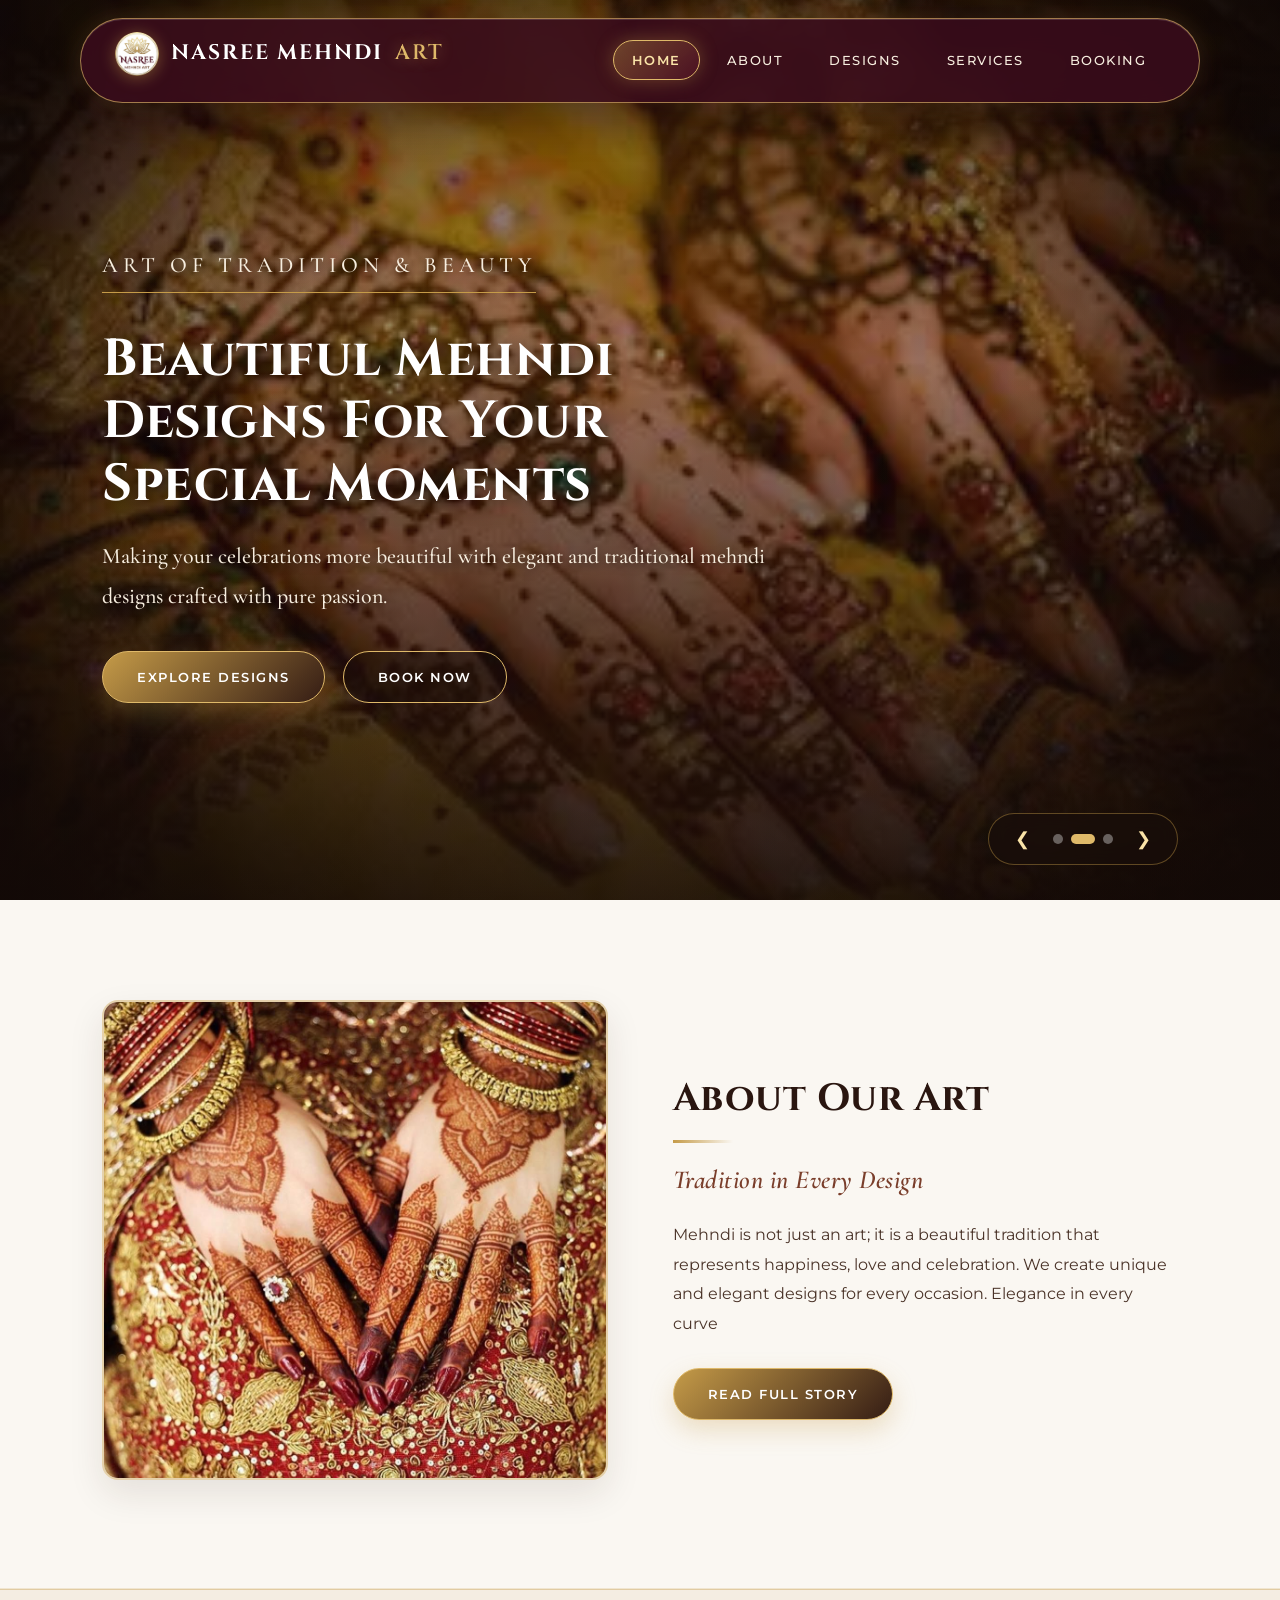
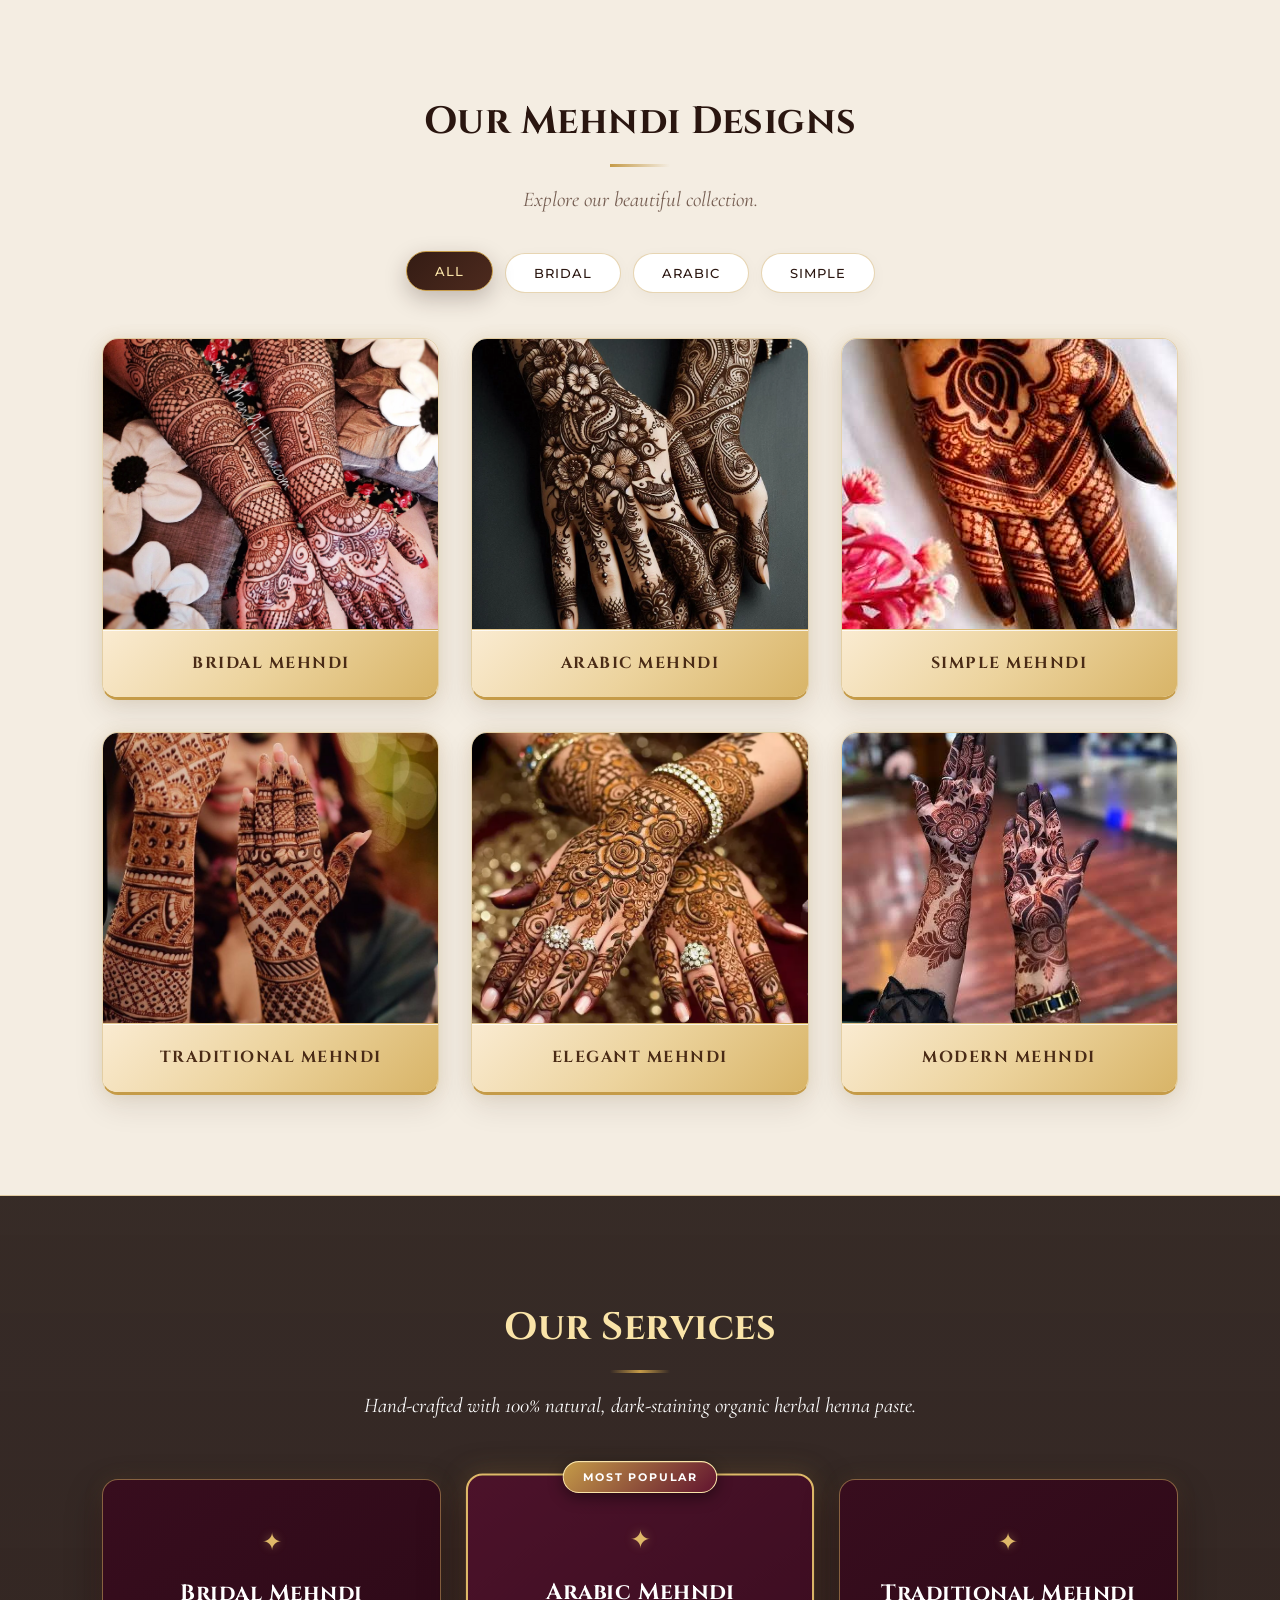
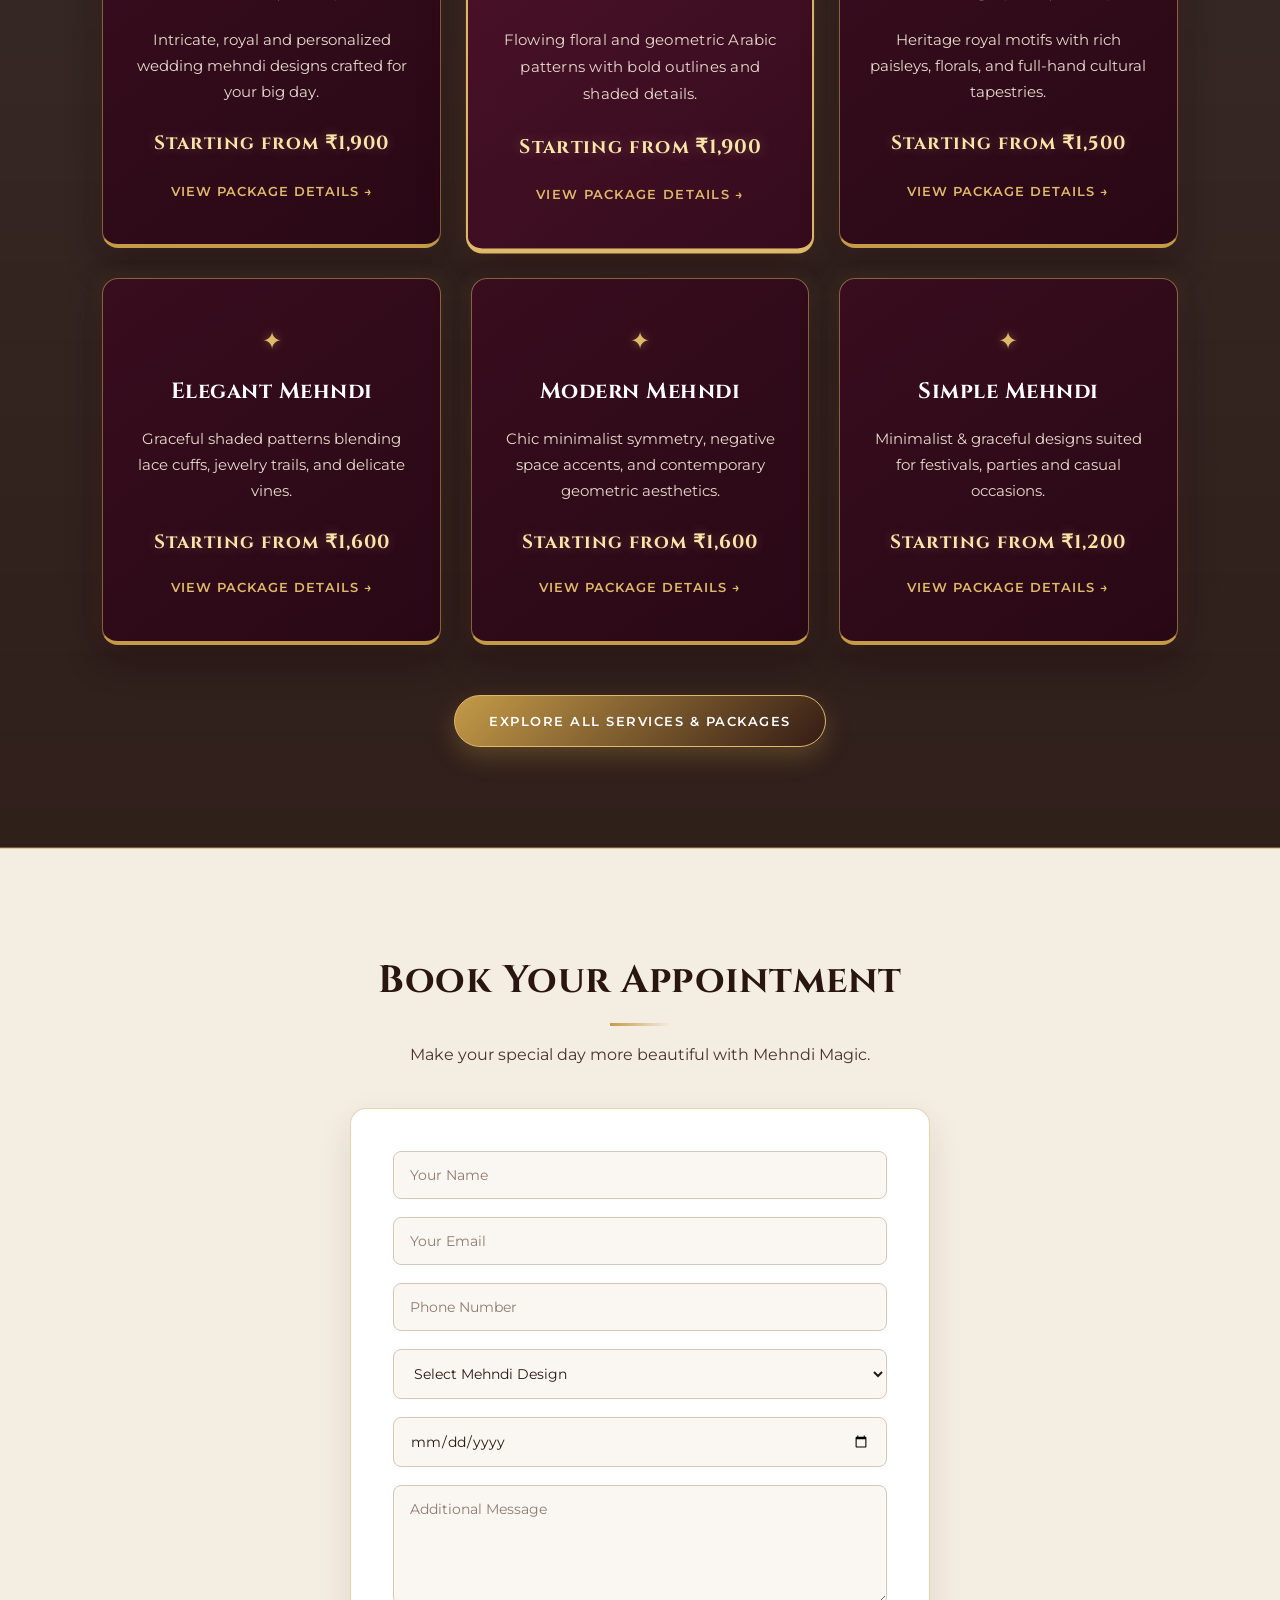
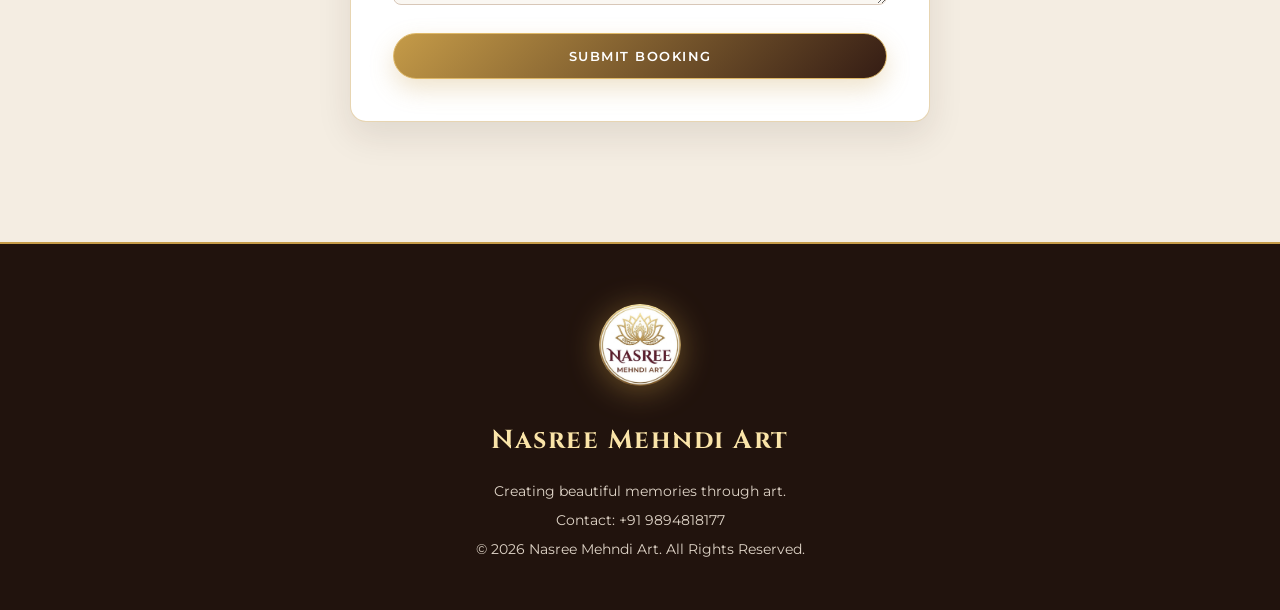
==== commit 2a66b4ba: "Updated project files" ====
--- a/index.html
+++ b/index.html
@@ -5,6 +5,7 @@
     <meta charset="UTF-8">
     <meta name="viewport" content="width=device-width, initial-scale=1.0">
     <title>Nasree mehndi art | Beautiful Mehndi Designs</title>
+    <link rel="icon" type="image/png" href="./assests/logo.png">
     <link rel="stylesheet" href="style.css">
     <link rel="preconnect" href="https://fonts.googleapis.com">
     <link rel="preconnect" href="https://fonts.gstatic.com" crossorigin>
@@ -16,7 +17,7 @@
     <!-- Navigation -->
     <header>
         <nav class="navbar">
-            <h2 class="logo"><a href="index.html" style="text-decoration:none; color:inherit;">Nasree mehndi <span> Art</span></a></h2>
+            <h2 class="logo"><a href="index.html"><img src="./assests/logo.png" alt="Nasree Mehndi Art Logo" class="nav-logo-img">Nasree mehndi <span> Art</span></a></h2>
 
             <ul class="nav-links" id="navLinks">
                 <li><a href="index.html" class="active">Home</a></li>
@@ -33,7 +34,7 @@
     <!-- Home Section -->
     <section class="hero" id="home">
         <div class="hero-slider">
-            <div class="hero-slide active" style="background-image: linear-gradient(rgba(20, 10, 8, 0.35), rgba(20, 10, 8, 0.55)), url('./assests/mehndi11.webp');"></div>
+            <div class="hero-slide active" style="background-image: linear-gradient(rgba(20, 10, 8, 0.35), rgba(20, 10, 8, 0.55)), url('./assests/1000300509.png');"></div>
             <div class="hero-slide" style="background-image: linear-gradient(rgba(20, 10, 8, 0.35), rgba(20, 10, 8, 0.55)), url('./assests/mehndi12.webp');"></div>
     
             <div class="hero-slide" style="background-image: linear-gradient(rgba(20, 10, 8, 0.35), rgba(20, 10, 8, 0.55)), url('./assests/hero_4k_04.jpg');"></div>
@@ -169,7 +170,7 @@
                 <div class="service-icon">✦</div>
                 <h3>Arabic Mehndi</h3>
                 <p>Flowing floral and geometric Arabic patterns with bold outlines and shaded details.</p>
-                <h4>Starting from ₹799</h4>
+                <h4>Starting from ₹1,900</h4>
                 <a href="services.html" class="service-link">View Package Details &rarr;</a>
             </div>
 
@@ -177,7 +178,7 @@
                 <div class="service-icon">✦</div>
                 <h3>Traditional Mehndi</h3>
                 <p>Heritage royal motifs with rich paisleys, florals, and full-hand cultural tapestries.</p>
-                <h4>Starting from ₹999</h4>
+                <h4>Starting from ₹1,500</h4>
                 <a href="services.html" class="service-link">View Package Details &rarr;</a>
             </div>
 
@@ -185,7 +186,7 @@
                 <div class="service-icon">✦</div>
                 <h3>Elegant Mehndi</h3>
                 <p>Graceful shaded patterns blending lace cuffs, jewelry trails, and delicate vines.</p>
-                <h4>Starting from ₹699</h4>
+                <h4>Starting from ₹1,600</h4>
                 <a href="services.html" class="service-link">View Package Details &rarr;</a>
             </div>
 
@@ -193,7 +194,7 @@
                 <div class="service-icon">✦</div>
                 <h3>Modern Mehndi</h3>
                 <p>Chic minimalist symmetry, negative space accents, and contemporary geometric aesthetics.</p>
-                <h4>Starting from ₹499</h4>
+                <h4>Starting from ₹1,600</h4>
                 <a href="services.html" class="service-link">View Package Details &rarr;</a>
             </div>
 
@@ -201,7 +202,7 @@
                 <div class="service-icon">✦</div>
                 <h3>Simple Mehndi</h3>
                 <p>Minimalist & graceful designs suited for festivals, parties and casual occasions.</p>
-                <h4>Starting from ₹299</h4>
+                <h4>Starting from ₹1,200</h4>
                 <a href="services.html" class="service-link">View Package Details &rarr;</a>
             </div>
         </div>
@@ -246,10 +247,11 @@
 
     <!-- Footer -->
     <footer>
-        <h2>Nasree mehndi art</h2>
+        <img src="./assests/logo.png" alt="Nasree Mehndi Art Logo" class="footer-logo">
+        <h2>Nasree Mehndi Art</h2>
         <p>Creating beautiful memories through art.</p>
         <p>Contact: +91 9894818177</p>
-        <p>© 2026 Nasree mehndi artS. All Rights Reserved.</p>
+        <p>© 2026 Nasree Mehndi Art. All Rights Reserved.</p>
     </footer>
 
     <script src="script.js"></script>
--- a/style.css
+++ b/style.css
@@ -17,6 +17,7 @@
     --henna-warm: #4d2a1e;
     --henna-terracotta: #7a3e2b;
     --henna-rose: #5c1e28; /* Subtle touch of burgundy without overwhelming */
+    --henna-deep: #3a0c1c; /* Deep Royal Henna Burgundy */
 
     /* Typography Colors */
     --text-primary: #2a1610;
@@ -49,7 +50,62 @@
     margin: 0;
     padding: 0;
     box-sizing: border-box;
+}
+
+html {
     scroll-behavior: smooth;
+    -webkit-overflow-scrolling: touch;
+}
+
+/* ==========================================================
+   APPLE SMOOTH SCROLL (LENIS MOMENTUM PHYSICS)
+   ========================================================== */
+html.lenis, html.lenis body {
+    height: auto;
+}
+
+.lenis.lenis-smooth {
+    scroll-behavior: auto !important;
+}
+
+.lenis.lenis-smooth [data-lenis-prevent] {
+    overscroll-behavior: contain;
+}
+
+.lenis.lenis-stopped {
+    overflow: hidden;
+}
+
+.lenis.lenis-smooth iframe {
+    pointer-events: none;
+}
+
+/* Apple-style Sleek Minimal Floating Scrollbar */
+::-webkit-scrollbar {
+    width: 8px;
+    height: 8px;
+}
+
+::-webkit-scrollbar-track {
+    background: transparent;
+}
+
+::-webkit-scrollbar-thumb {
+    background: rgba(122, 62, 43, 0.28);
+    border-radius: 20px;
+    border: 2px solid transparent;
+    background-clip: padding-box;
+    transition: background 0.3s ease;
+}
+
+::-webkit-scrollbar-thumb:hover {
+    background: rgba(122, 62, 43, 0.55);
+    background-clip: padding-box;
+}
+
+* {
+    scrollbar-width: thin;
+    scrollbar-color: rgba(122, 62, 43, 0.35) transparent;
 }
 
 body {
@@ -126,9 +182,26 @@
 }
 
 .logo a {
+    display: inline-flex;
+    align-items: center;
+    gap: 12px;
     text-decoration: none;
     color: inherit;
     transition: var(--transition-smooth);
+}
+
+.nav-logo-img {
+    width: 44px;
+    height: 44px;
+    object-fit: contain;
+    border-radius: 50%;
+    filter: drop-shadow(0 2px 8px rgba(197, 155, 72, 0.45));
+    transition: transform 0.4s cubic-bezier(0.25, 0.8, 0.25, 1), filter 0.4s ease;
+}
+
+.logo a:hover .nav-logo-img {
+    transform: scale(1.08) rotate(4deg);
+    filter: drop-shadow(0 4px 14px rgba(223, 185, 105, 0.7));
 }
 
 .logo a:hover {
@@ -217,6 +290,14 @@
     color: var(--text-primary);
 }
 
+header.scrolled .nav-logo-img {
+    filter: drop-shadow(0 2px 6px rgba(45, 25, 18, 0.25));
+}
+
+header.scrolled .logo a:hover .nav-logo-img {
+    filter: drop-shadow(0 4px 12px rgba(197, 155, 72, 0.55));
+}
+
 header.scrolled .logo span {
     color: var(--gold-dark);
     text-shadow: none;
@@ -240,10 +321,18 @@
 
 header.scrolled .nav-links a.active {
     color: #ffffff;
-    background: linear-gradient(135deg, var(--henna-deep), #61132f);
+    background: #3a0c1c;
+    background: linear-gradient(135deg, var(--henna-deep, #3a0c1c), #61132f);
     border: 1px solid var(--gold-primary);
     box-shadow: 0 4px 14px rgba(58, 12, 28, 0.35);
     font-weight: 600;
+}
+
+header.scrolled .nav-links a.active:hover {
+    color: #ffffff;
+    background: linear-gradient(135deg, #4d1025, #75183a);
+    border-color: var(--gold-light);
+    box-shadow: 0 6px 18px rgba(58, 12, 28, 0.45);
 }
 
 header.scrolled .menu-btn {
@@ -780,6 +869,21 @@
     background: linear-gradient(90deg, transparent, var(--gold-primary), transparent);
 }
 
+.pricing-note {
+    font-family: var(--font-body);
+    font-size: 13.5px;
+    color: var(--gold-shimmer);
+    letter-spacing: 0.8px;
+    margin: 4px auto 25px;
+    display: inline-block;
+    padding: 8px 24px;
+    background: rgba(197, 155, 72, 0.14);
+    border: 1px solid rgba(223, 185, 105, 0.45);
+    border-radius: 30px;
+    backdrop-filter: blur(8px);
+    box-shadow: 0 4px 15px rgba(0, 0, 0, 0.2);
+}
+
 /* ==========================================================
    SERVICES & WHY-CHOOSE-US CARDS - ROYAL BURGUNDY WITH GOLD ACCENTS
    ========================================================== */
@@ -986,6 +1090,21 @@
     border-top: 2px solid var(--gold-primary);
 }
 
+.footer-logo {
+    width: 82px;
+    height: 82px;
+    object-fit: contain;
+    border-radius: 50%;
+    margin-bottom: 16px;
+    filter: drop-shadow(0 4px 16px rgba(197, 155, 72, 0.45));
+    transition: transform 0.4s cubic-bezier(0.25, 0.8, 0.25, 1), filter 0.4s ease;
+}
+
+.footer-logo:hover {
+    transform: scale(1.08) rotate(4deg);
+    filter: drop-shadow(0 6px 24px rgba(223, 185, 105, 0.7));
+}
+
 footer h2 {
     color: var(--gold-shimmer);
     font-size: 26px;
@@ -1052,6 +1171,15 @@
     .logo {
         font-size: 18px;
         letter-spacing: 1.2px;
+    }
+
+    .logo a {
+        gap: 9px;
+    }
+
+    .nav-logo-img {
+        width: 36px;
+        height: 36px;
     }
 
     .menu-btn {
@@ -1150,6 +1278,15 @@
         letter-spacing: 0.8px;
     }
 
+    .logo a {
+        gap: 7px;
+    }
+
+    .nav-logo-img {
+        width: 30px;
+        height: 30px;
+    }
+
     .menu-btn {
         font-size: 20px;
     }
